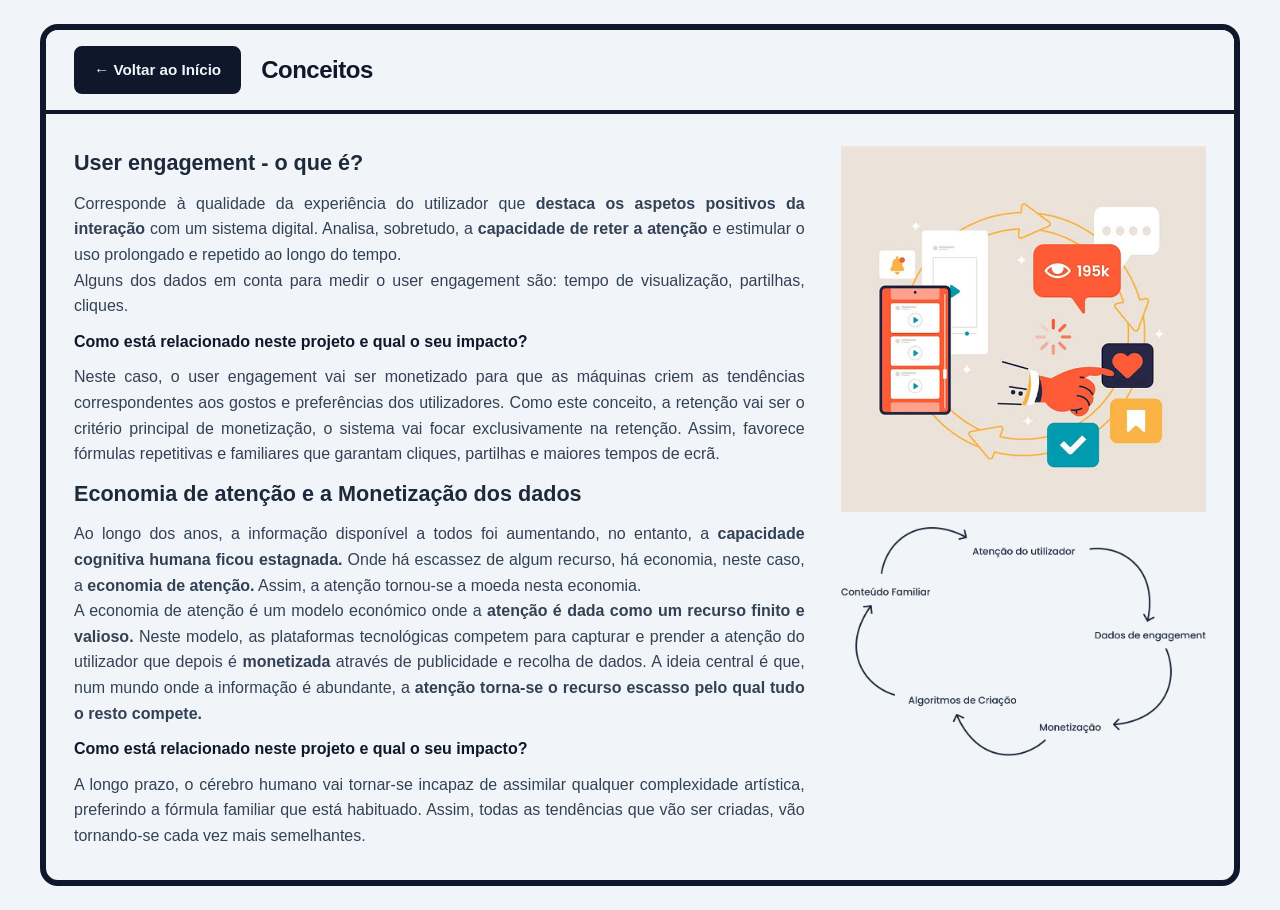
==== conceitos/conceitos.html @ 3a08840c "first commit" ====
<!DOCTYPE html>
<html lang="pt-pt">

<head>
    <meta charset="UTF-8">
    <meta name="viewport" content="width=device-width, initial-scale=1.0">
    <link rel="stylesheet" href="conceitos.css">
    <title>Conceitos</title>
</head>

<body>
    <div class="container">
        <header class="header">
            <a href="../index.html" class="btn-voltar"> ← Voltar ao Início</a>
            <h1 class="titulo">Conceitos</h1>
        </header>
        <main class="corpo">
            <section class="col-texto">
                <h2>User engagement - o que é?</h2>
                <p>
                    Corresponde à qualidade da experiência do utilizador que <b>destaca os 
                    aspetos positivos da interação</b> com um sistema digital. Analisa, sobretudo, a 
                    <b>capacidade de reter a atenção</b> e estimular o uso prolongado e repetido ao 
                    longo do tempo.
                    <br>Alguns dos dados em conta para medir o user engagement são: tempo de visualização, 
                    partilhas, cliques.</br>
                </p>
                <h4>Como está relacionado neste projeto e qual o seu impacto?</h4>
                <p>
                    Neste caso, o user engagement vai ser monetizado para que as máquinas criem 
                    as tendências correspondentes aos gostos e preferências dos utilizadores. 
                    Como este conceito, a retenção vai ser o critério principal de monetização, o sistema vai 
                    focar exclusivamente na retenção. Assim, favorece fórmulas repetitivas e 
                    familiares que garantam cliques, partilhas e maiores tempos de ecrã. 
                </p>
                <h2>Economia de atenção e a Monetização dos dados</h2>
                <p>
                    Ao longo dos anos, a informação disponível a todos foi aumentando, no entanto, 
                    a <b>capacidade cognitiva humana ficou estagnada.</b> Onde há escassez de algum recurso, 
                    há economia, neste caso, a <b>economia de atenção.</b> Assim, a atenção tornou-se a 
                    moeda nesta economia. 
                    <br>A economia de atenção é um modelo económico onde a <b>atenção é dada como um recurso 
                    finito e valioso.</b> Neste modelo, as plataformas tecnológicas competem para capturar e 
                    prender a atenção do utilizador que depois é <b>monetizada</b> através de publicidade e 
                    recolha de dados. A ideia central é que, num mundo onde a informação é abundante, a 
                    <b>atenção torna-se o recurso escasso pelo qual tudo o resto compete.</b>
                </p>
                <h4>Como está relacionado neste projeto e qual o seu impacto?</h4>
                <p>
                    A longo prazo, o cérebro humano vai tornar-se incapaz de assimilar qualquer 
                    complexidade artística, preferindo a fórmula familiar que está habituado. 
                    Assim, todas as tendências que vão ser criadas, vão tornando-se cada vez mais 
                    semelhantes.
                </p>
            </section>
            <!--imagens-->
            <aside class="col-imagens">
                <figure class="cartao-imagem">
                    <img src="imagens/user-engagement.png" alt="user engagement">
                    <img src="imagens/ciclo.png" alt="ciclo">
                </figure>
            </aside>
        </main>
    </div>
</body>
</html>
---- conceitos/conceitos.css ----
*,
*::before,
*::after {
    box-sizing: border-box;
    margin: 0;
    padding: 0;
}

body {
    font-family: Poppins, sans-serif;
    background-color: #f1f5f9;
    color: #0f172a;
    line-height: 1.6;
    padding: 24px;
    min-height: 100vh;
    display: flex;
    justify-content: center;
    align-items: flex-start;
}

.container {
    width: 100%;
    max-width: 1200px;
    background-color: #f1f5f9;
    border: 6px solid #0f172a;
    border-radius: 18px;
    overflow: hidden;
    display: flex;
    flex-direction: column;
}

.header {
    position: sticky;
    top: 0;
    z-index: 50;
    background-color: #f1f5f9;
    border-bottom: 4px solid #0f172a;
    padding: 16px 28px;
    display: flex;
    align-items: center;
    gap: 20px;
}

.btn-voltar {
    display: inline-flex;
    align-items: center;
    gap: 8px;
    padding: 10px 18px;
    background-color: #0f172a;
    color: #f1f5f9;
    text-decoration: none;
    font-weight: 700;
    font-size: 0.95rem;
    border-radius: 8px;
    border: 2px solid #0f172a;
    transition: all 0.2s ease;
    white-space: nowrap;
    flex-shrink: 0;
}

.btn-voltar:hover {
    background-color: #f1f5f9;
    color:#0f172a;
}

.titulo {
    font-size: 1.5rem;
    font-weight: 800;
    letter-spacing: -0.02em;
    color: #0f172a;
    overflow: hidden;
    text-overflow: ellipsis;
    white-space: nowrap;
}

.corpo {
    display: grid;
    grid-template-columns: 2fr 1fr;
    gap: 36px;
    padding: 32px 28px;
}

.col-texto {
    display: flex;
    flex-direction: column;
    gap: 10px;
}

.col-texto h2 {
    font-size: 1.35rem;
    font-weight: 700;
    color: #1e293b;
    
}

.col-texto p {
    font-size: 1rem;
    color: #334155;
    text-align: justify;
}

.col-imagens {
    display: flex;
    flex-direction: column;
    gap: 16px;
}

.cartao-imagem {
    display: flex;
    flex-direction: column;
    overflow: hidden;
}

.cartao-imagem img {
    width: 100%;
    height: auto;
    object-fit: cover;
    display: block;
}
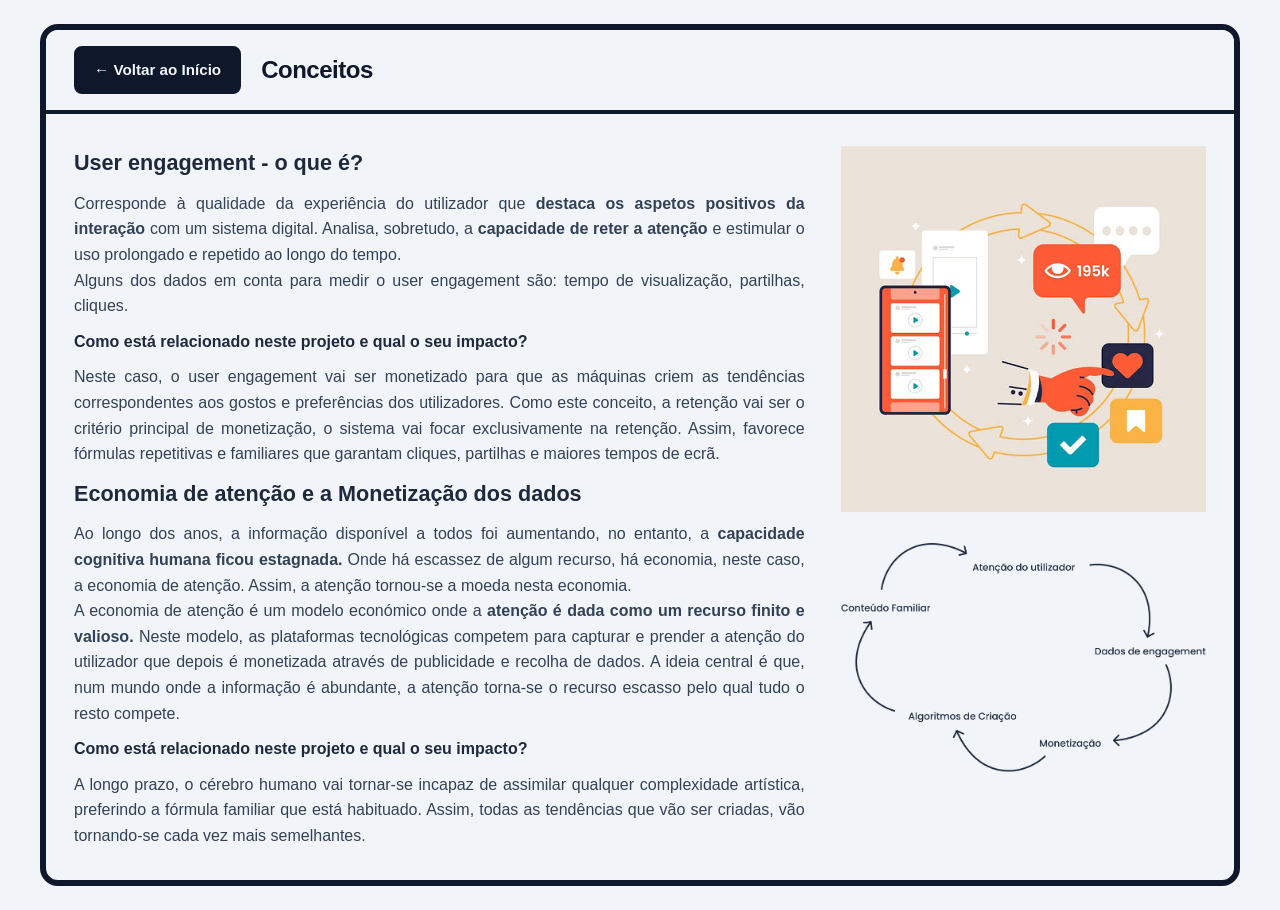
==== commit 083ece0c: "movimento impressionista + tirei o bold" ====
--- a/conceitos/conceitos.html
+++ b/conceitos/conceitos.html
@@ -37,13 +37,13 @@
                 <p>
                     Ao longo dos anos, a informação disponível a todos foi aumentando, no entanto, 
                     a <b>capacidade cognitiva humana ficou estagnada.</b> Onde há escassez de algum recurso, 
-                    há economia, neste caso, a <b>economia de atenção.</b> Assim, a atenção tornou-se a 
+                    há economia, neste caso, a economia de atenção. Assim, a atenção tornou-se a 
                     moeda nesta economia. 
                     <br>A economia de atenção é um modelo económico onde a <b>atenção é dada como um recurso 
                     finito e valioso.</b> Neste modelo, as plataformas tecnológicas competem para capturar e 
-                    prender a atenção do utilizador que depois é <b>monetizada</b> através de publicidade e 
+                    prender a atenção do utilizador que depois é monetizada através de publicidade e 
                     recolha de dados. A ideia central é que, num mundo onde a informação é abundante, a 
-                    <b>atenção torna-se o recurso escasso pelo qual tudo o resto compete.</b>
+                    atenção torna-se o recurso escasso pelo qual tudo o resto compete.
                 </p>
                 <h4>Como está relacionado neste projeto e qual o seu impacto?</h4>
                 <p>
--- a/conceitos/conceitos.css
+++ b/conceitos/conceitos.css
@@ -93,6 +93,10 @@
     
 }
 
+.col-texto h4 {
+    color: #1e293b;
+}
+
 .col-texto p {
     font-size: 1rem;
     color: #334155;
@@ -109,6 +113,7 @@
     display: flex;
     flex-direction: column;
     overflow: hidden;
+    gap: 16px;
 }
 
 .cartao-imagem img {
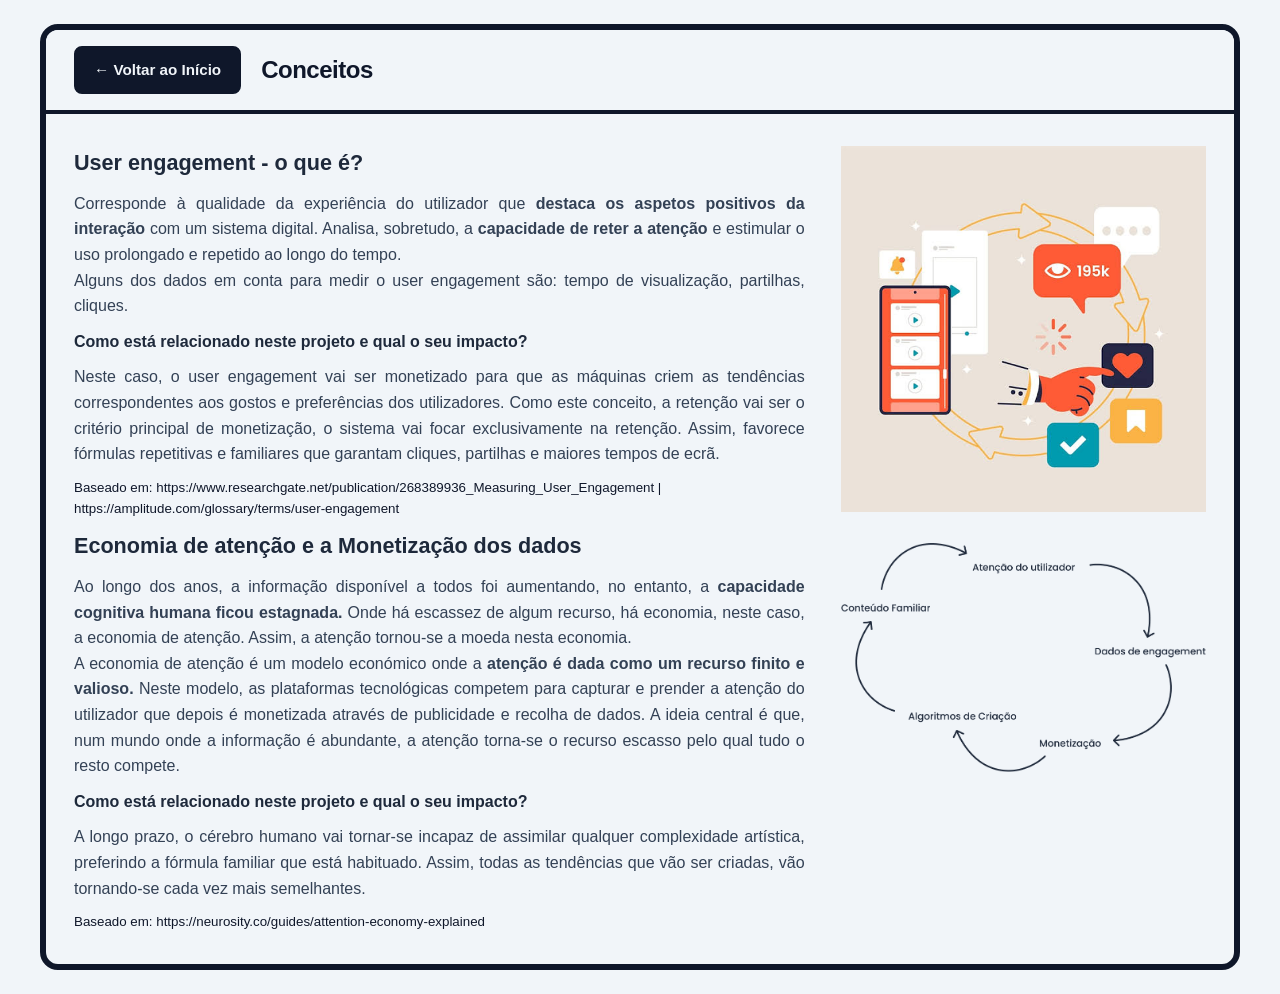
==== commit d2c21d39: "referências" ====
--- a/conceitos/conceitos.html
+++ b/conceitos/conceitos.html
@@ -33,6 +33,10 @@
                     focar exclusivamente na retenção. Assim, favorece fórmulas repetitivas e 
                     familiares que garantam cliques, partilhas e maiores tempos de ecrã. 
                 </p>
+                <small>Baseado em: <a href="https://www.researchgate.net/publication/268389936_Measuring_User_Engagement" 
+                    target="_blank">https://www.researchgate.net/publication/268389936_Measuring_User_Engagement</a> |
+                <a href="https://amplitude.com/glossary/terms/user-engagement" 
+                target="_blank">https://amplitude.com/glossary/terms/user-engagement</a></small>
                 <h2>Economia de atenção e a Monetização dos dados</h2>
                 <p>
                     Ao longo dos anos, a informação disponível a todos foi aumentando, no entanto, 
@@ -52,6 +56,9 @@
                     Assim, todas as tendências que vão ser criadas, vão tornando-se cada vez mais 
                     semelhantes.
                 </p>
+                <small>Baseado em: <a href="https://neurosity.co/guides/attention-economy-explained" 
+                    target="_blank">https://neurosity.co/guides/attention-economy-explained</a>
+                </small>
             </section>
             <!--imagens-->
             <aside class="col-imagens">
--- a/conceitos/conceitos.css
+++ b/conceitos/conceitos.css
@@ -103,6 +103,11 @@
     text-align: justify;
 }
 
+.col-texto a {
+    text-decoration: none;
+    color: #0f172a;
+}
+
 .col-imagens {
     display: flex;
     flex-direction: column;
